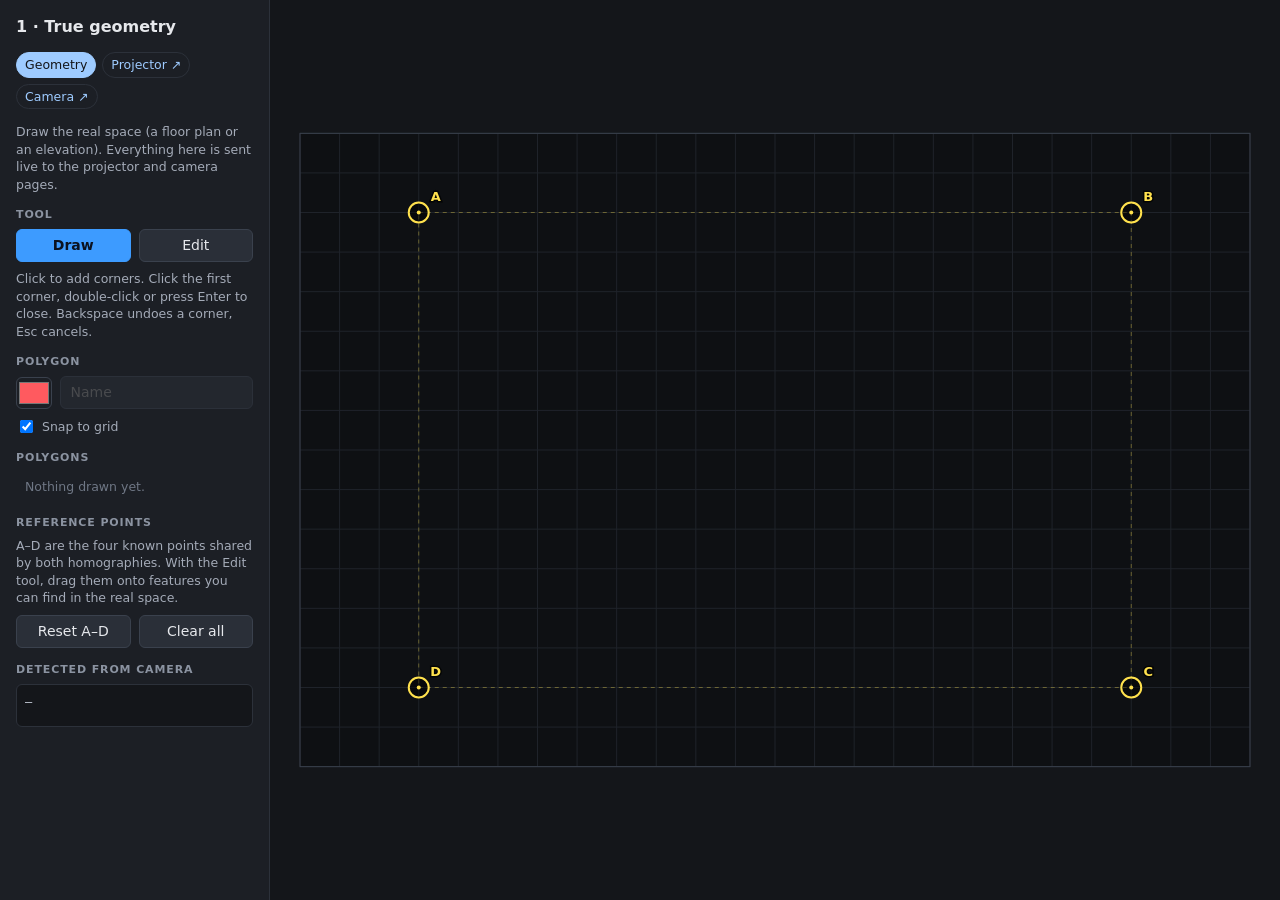
==== index.html @ a9cc4227 "Add projection mapping demo with geometry, projector and camera pages Three vanilla JavaScript pages" ====
<!doctype html>
<html lang="en">
<head>
  <meta charset="utf-8">
  <meta name="viewport" content="width=device-width, initial-scale=1">
  <title>True Geometry · Projection Mapping</title>
  <link rel="stylesheet" href="style.css">
</head>
<body class="app">
  <aside>
    <h1>1 · True geometry</h1>
    <nav>
      <a class="here" href="index.html">Geometry</a>
      <a href="projector.html" target="_blank">Projector ↗</a>
      <a href="camera.html" target="_blank">Camera ↗</a>
    </nav>
    <p>Draw the real space (a floor plan or an elevation). Everything here is sent live to the projector and camera pages.</p>

    <section>
      <h2>Tool</h2>
      <div class="row">
        <button id="tool-draw" class="active">Draw</button>
        <button id="tool-edit">Edit</button>
      </div>
      <p id="hint" style="margin-top:8px"></p>
    </section>

    <section>
      <h2>Polygon</h2>
      <div class="row">
        <input type="color" id="color" value="#ff5a5f" title="Colour">
        <input type="text" id="name" placeholder="Name" disabled>
      </div>
      <label class="check" style="margin-top:8px"><input type="checkbox" id="snap" checked> Snap to grid</label>
    </section>

    <section>
      <h2>Polygons</h2>
      <ul id="list"></ul>
    </section>

    <section>
      <h2>Reference points</h2>
      <p>A–D are the four known points shared by both homographies. With the Edit tool, drag them onto features you can find in the real space.</p>
      <div class="row" style="margin-top:8px">
        <button id="reset-refs">Reset A–D</button>
        <button id="clear" class="danger">Clear all</button>
      </div>
    </section>

    <section>
      <h2>Detected from camera</h2>
      <div class="readout" id="detected">—</div>
    </section>
  </aside>

  <main><canvas id="canvas"></canvas></main>

  <script src="shared.js"></script>
  <script src="geometry.js"></script>
</body>
</html>
---- style.css ----
* { box-sizing: border-box; }

html, body {
  height: 100%;
  margin: 0;
  background: #14161a;
  color: #e6e8ec;
  font: 14px/1.4 system-ui, -apple-system, "Segoe UI", sans-serif;
}

body.app { display: flex; }

aside {
  width: 270px;
  flex: none;
  padding: 16px;
  background: #1c1f25;
  border-right: 1px solid #2c313a;
  overflow-y: auto;
  display: flex;
  flex-direction: column;
  gap: 14px;
}

main { flex: 1; min-width: 0; position: relative; }

canvas { display: block; width: 100%; height: 100%; touch-action: none; }

h1 { font-size: 16px; margin: 0; }
h2 { font-size: 11px; margin: 0 0 6px; text-transform: uppercase; letter-spacing: 0.08em; color: #8b93a1; }
p { margin: 0; color: #a4abb8; font-size: 12.5px; }

nav { display: flex; gap: 6px; flex-wrap: wrap; }
nav a {
  color: #9ecbff;
  text-decoration: none;
  font-size: 12.5px;
  padding: 3px 8px;
  border: 1px solid #2c313a;
  border-radius: 999px;
}
nav a:hover { background: #262b33; }
nav a.here { color: #14161a; background: #9ecbff; border-color: #9ecbff; }

button, select, input[type="text"] {
  font: inherit;
  color: inherit;
  background: #2a2f38;
  border: 1px solid #3a414d;
  border-radius: 6px;
  padding: 6px 10px;
}
button { cursor: pointer; }
button:hover { background: #343b46; }
button.active { background: #3d9bff; border-color: #3d9bff; color: #0b1220; font-weight: 600; }
button.danger:hover { background: #7a2a2e; border-color: #a33; }
input[type="text"] { width: 100%; }
input[type="text"]:disabled { opacity: 0.5; }
input[type="color"] { width: 44px; height: 32px; padding: 0; border: 1px solid #3a414d; border-radius: 6px; background: none; }
input[type="range"] { width: 100%; }
select { width: 100%; }

.row { display: flex; gap: 8px; align-items: center; }
.row > button { flex: 1; }
label.check { display: flex; gap: 6px; align-items: center; color: #a4abb8; font-size: 12.5px; }

#list { list-style: none; margin: 0; padding: 0; display: flex; flex-direction: column; gap: 4px; }
#list li {
  display: flex; align-items: center; gap: 8px;
  padding: 5px 8px; border-radius: 6px; cursor: pointer;
  border: 1px solid transparent;
}
#list li:hover { background: #262b33; }
#list li.selected { border-color: #3d9bff; background: #232a36; }
#list .swatch { width: 14px; height: 14px; border-radius: 3px; flex: none; }
#list .name { flex: 1; overflow: hidden; text-overflow: ellipsis; white-space: nowrap; }
#list button { padding: 0 7px; border: none; background: none; color: #8b93a1; }
#list button:hover { color: #ff6b6b; }
#list .empty { color: #6f7785; cursor: default; font-size: 12.5px; }

.readout {
  font: 12px/1.5 ui-monospace, SFMono-Regular, Menlo, monospace;
  background: #14161a; border: 1px solid #2c313a; border-radius: 6px;
  padding: 8px; min-height: 3.6em; white-space: pre-wrap; color: #c8ceda;
}

/* Projector page: nothing but the output and a hideable control strip. */
body.projector { background: #000; overflow: hidden; }
body.projector canvas { position: fixed; inset: 0; }
#bar {
  position: fixed; top: 12px; left: 12px; right: 12px;
  display: flex; gap: 8px; align-items: center; flex-wrap: wrap;
  padding: 8px 10px; border-radius: 10px;
  background: rgba(28, 31, 37, 0.9); border: 1px solid #2c313a;
}
#bar .hint { color: #8b93a1; font-size: 12.5px; margin-left: auto; }
body.clean #bar { display: none; }
body.clean { cursor: none; }
kbd {
  font: 11px ui-monospace, monospace; padding: 1px 5px; border-radius: 4px;
  border: 1px solid #3a414d; background: #2a2f38; color: #e6e8ec;
}
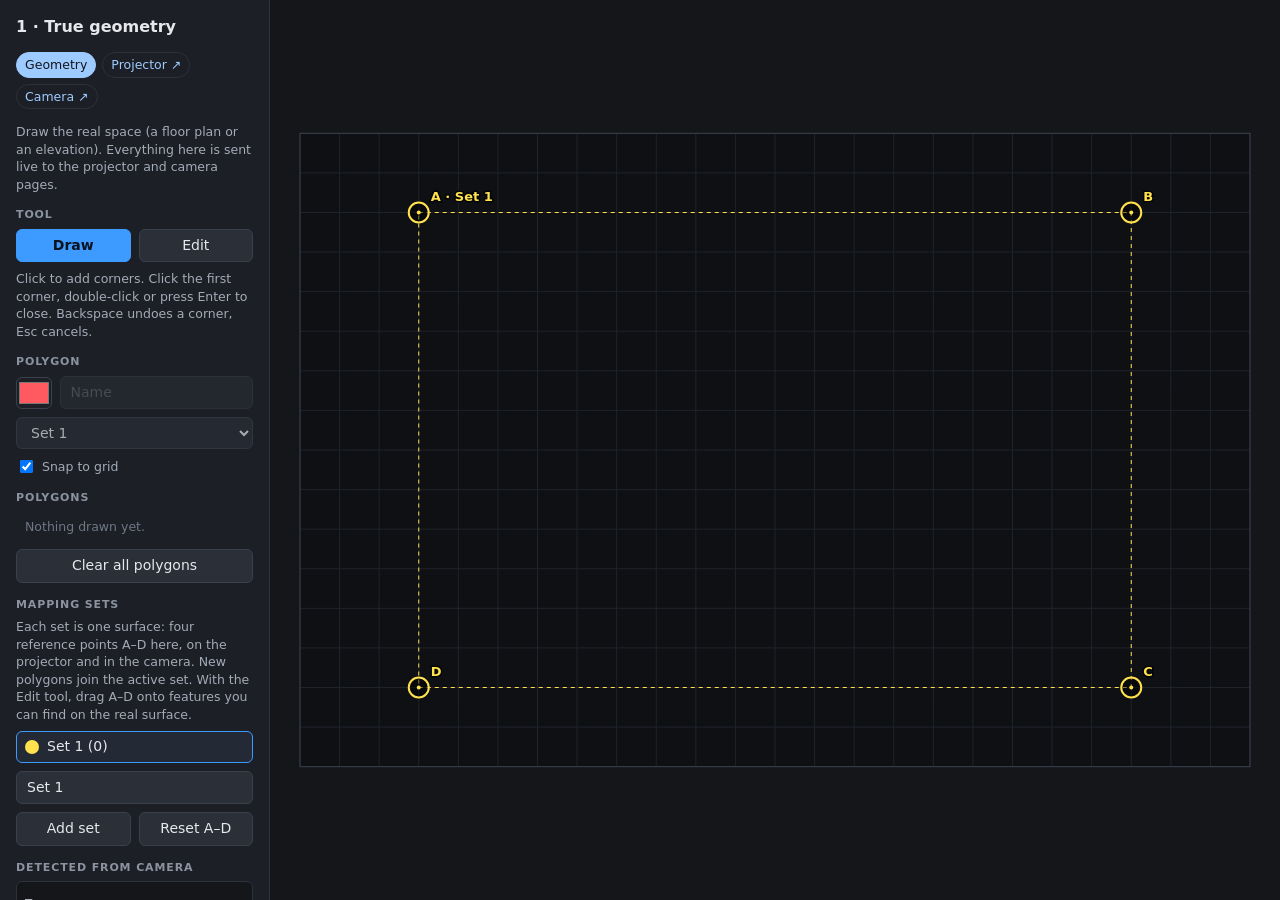
==== commit 33eb2d62: "Add multiple mapping sets A mapping set is one surface: four reference points with their true geomet" ====
--- a/index.html
+++ b/index.html
@@ -31,20 +31,28 @@
         <input type="color" id="color" value="#ff5a5f" title="Colour">
         <input type="text" id="name" placeholder="Name" disabled>
       </div>
+      <div class="row" style="margin-top:8px">
+        <select id="poly-set" title="Mapping set this polygon belongs to" disabled></select>
+      </div>
       <label class="check" style="margin-top:8px"><input type="checkbox" id="snap" checked> Snap to grid</label>
     </section>
 
     <section>
       <h2>Polygons</h2>
-      <ul id="list"></ul>
+      <ul id="list" class="list"></ul>
+      <button id="clear" class="danger" style="margin-top:8px;width:100%">Clear all polygons</button>
     </section>
 
     <section>
-      <h2>Reference points</h2>
-      <p>A–D are the four known points shared by both homographies. With the Edit tool, drag them onto features you can find in the real space.</p>
+      <h2>Mapping sets</h2>
+      <p>Each set is one surface: four reference points A–D here, on the projector and in the camera. New polygons join the active set. With the Edit tool, drag A–D onto features you can find on the real surface.</p>
+      <ul id="sets" class="list" style="margin-top:8px"></ul>
       <div class="row" style="margin-top:8px">
+        <input type="text" id="set-name" placeholder="Set name">
+      </div>
+      <div class="row" style="margin-top:8px">
+        <button id="add-set">Add set</button>
         <button id="reset-refs">Reset A–D</button>
-        <button id="clear" class="danger">Clear all</button>
       </div>
     </section>
 
--- a/style.css
+++ b/style.css
@@ -64,19 +64,19 @@
 .row > button { flex: 1; }
 label.check { display: flex; gap: 6px; align-items: center; color: #a4abb8; font-size: 12.5px; }
 
-#list { list-style: none; margin: 0; padding: 0; display: flex; flex-direction: column; gap: 4px; }
-#list li {
+.list { list-style: none; margin: 0; padding: 0; display: flex; flex-direction: column; gap: 4px; }
+.list li {
   display: flex; align-items: center; gap: 8px;
   padding: 5px 8px; border-radius: 6px; cursor: pointer;
   border: 1px solid transparent;
 }
-#list li:hover { background: #262b33; }
-#list li.selected { border-color: #3d9bff; background: #232a36; }
-#list .swatch { width: 14px; height: 14px; border-radius: 3px; flex: none; }
-#list .name { flex: 1; overflow: hidden; text-overflow: ellipsis; white-space: nowrap; }
-#list button { padding: 0 7px; border: none; background: none; color: #8b93a1; }
-#list button:hover { color: #ff6b6b; }
-#list .empty { color: #6f7785; cursor: default; font-size: 12.5px; }
+.list li:hover { background: #262b33; }
+.list li.selected { border-color: #3d9bff; background: #232a36; }
+.list .swatch { width: 14px; height: 14px; border-radius: 3px; flex: none; }
+.list .name { flex: 1; overflow: hidden; text-overflow: ellipsis; white-space: nowrap; }
+.list button { padding: 0 7px; border: none; background: none; color: #8b93a1; }
+.list button:hover { color: #ff6b6b; }
+.list .empty { color: #6f7785; cursor: default; font-size: 12.5px; }
 
 .readout {
   font: 12px/1.5 ui-monospace, SFMono-Regular, Menlo, monospace;
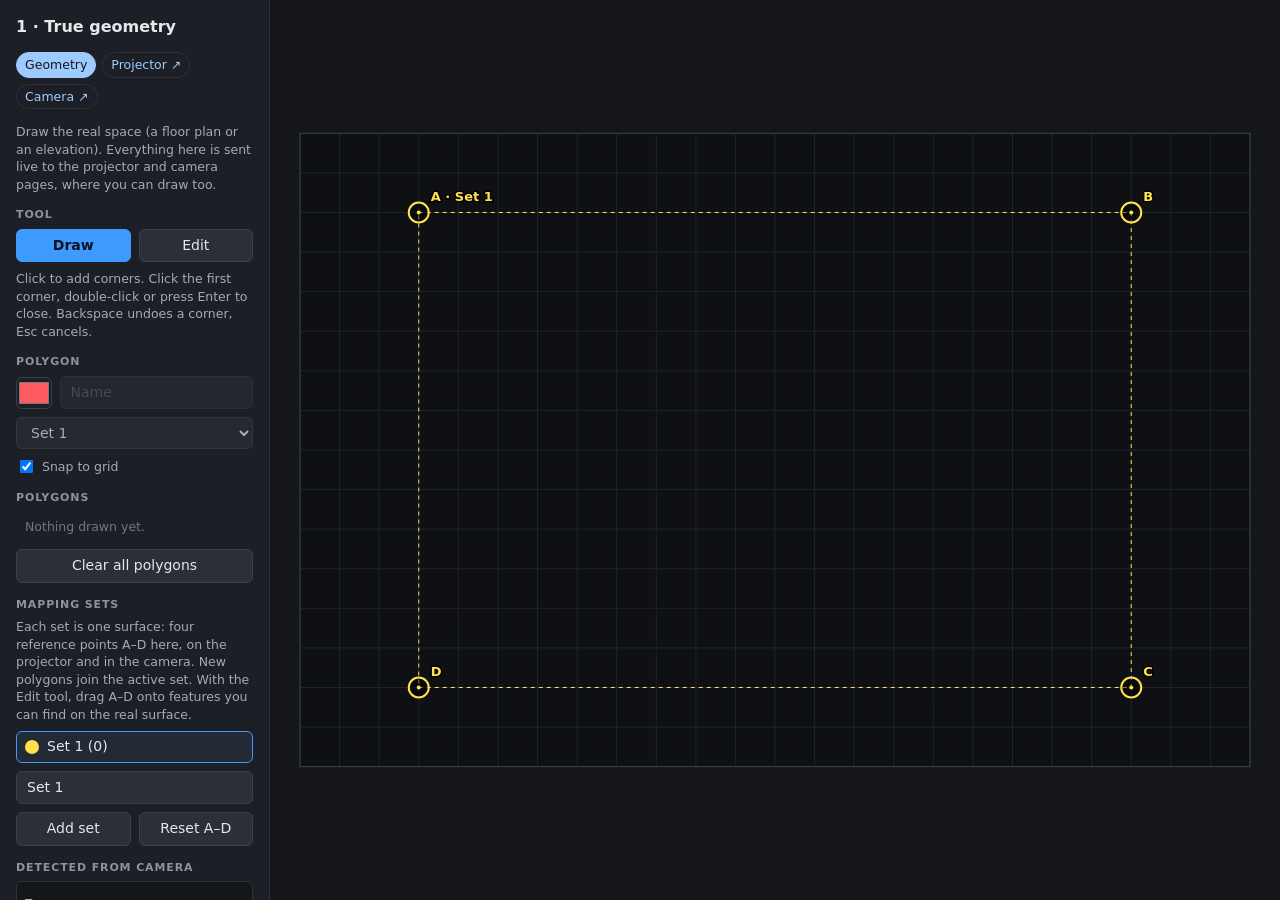
==== commit b48568be: "Add polygon drawing and editing to the projector and camera views The drawing tools move into a shar" ====
--- a/index.html
+++ b/index.html
@@ -14,7 +14,7 @@
       <a href="projector.html" target="_blank">Projector ↗</a>
       <a href="camera.html" target="_blank">Camera ↗</a>
     </nav>
-    <p>Draw the real space (a floor plan or an elevation). Everything here is sent live to the projector and camera pages.</p>
+    <p>Draw the real space (a floor plan or an elevation). Everything here is sent live to the projector and camera pages, where you can draw too.</p>
 
     <section>
       <h2>Tool</h2>
@@ -65,6 +65,7 @@
   <main><canvas id="canvas"></canvas></main>
 
   <script src="shared.js"></script>
+  <script src="editor.js"></script>
   <script src="geometry.js"></script>
 </body>
 </html>
--- a/style.css
+++ b/style.css
@@ -88,12 +88,13 @@
 body.projector { background: #000; overflow: hidden; }
 body.projector canvas { position: fixed; inset: 0; }
 #bar {
-  position: fixed; top: 12px; left: 12px; right: 12px;
+  position: fixed; bottom: 12px; left: 12px; right: 12px;
   display: flex; gap: 8px; align-items: center; flex-wrap: wrap;
   padding: 8px 10px; border-radius: 10px;
   background: rgba(28, 31, 37, 0.9); border: 1px solid #2c313a;
 }
-#bar .hint { color: #8b93a1; font-size: 12.5px; margin-left: auto; }
+#bar .hint { color: #8b93a1; font-size: 12.5px; flex-basis: 100%; }
+#bar button:disabled { opacity: 0.4; cursor: default; }
 body.clean #bar { display: none; }
 body.clean { cursor: none; }
 kbd {
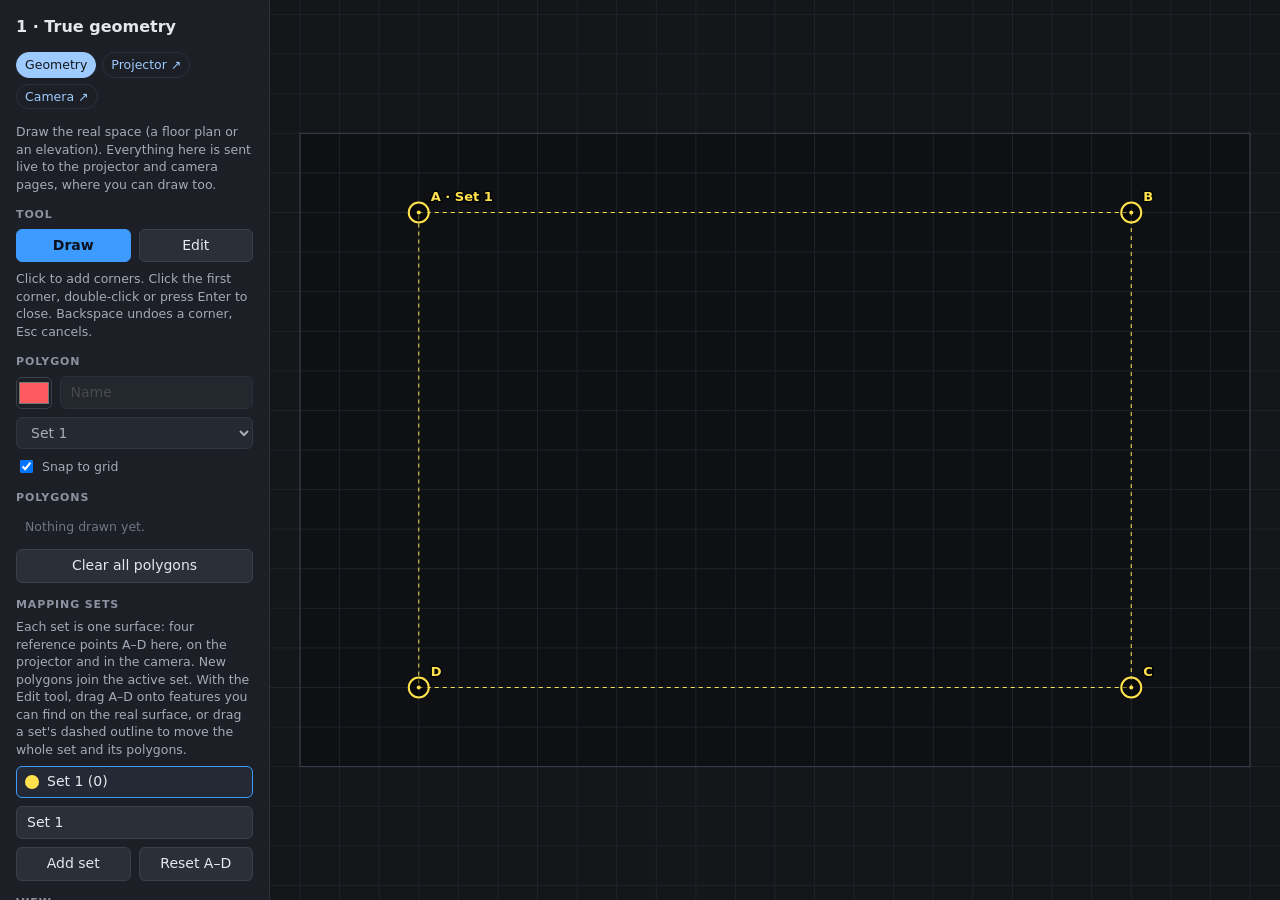
==== commit 238e90b5: "Add pan/zoom and whole-set dragging to the true geometry view The geometry page can now be zoomed wi" ====
--- a/index.html
+++ b/index.html
@@ -45,7 +45,7 @@
 
     <section>
       <h2>Mapping sets</h2>
-      <p>Each set is one surface: four reference points A–D here, on the projector and in the camera. New polygons join the active set. With the Edit tool, drag A–D onto features you can find on the real surface.</p>
+      <p>Each set is one surface: four reference points A–D here, on the projector and in the camera. New polygons join the active set. With the Edit tool, drag A–D onto features you can find on the real surface, or drag a set's dashed outline to move the whole set and its polygons.</p>
       <ul id="sets" class="list" style="margin-top:8px"></ul>
       <div class="row" style="margin-top:8px">
         <input type="text" id="set-name" placeholder="Set name">
@@ -53,6 +53,16 @@
       <div class="row" style="margin-top:8px">
         <button id="add-set">Add set</button>
         <button id="reset-refs">Reset A–D</button>
+      </div>
+    </section>
+
+    <section>
+      <h2>View</h2>
+      <p>Scroll to zoom. Drag empty space (Edit tool), or hold Space or the middle button and drag, to pan.</p>
+      <div class="row" style="margin-top:8px">
+        <button id="zoom-out" title="Zoom out (−)">−</button>
+        <button id="zoom-fit" title="Fit the sheet (0)">Fit</button>
+        <button id="zoom-in" title="Zoom in (+)">+</button>
       </div>
     </section>
 
